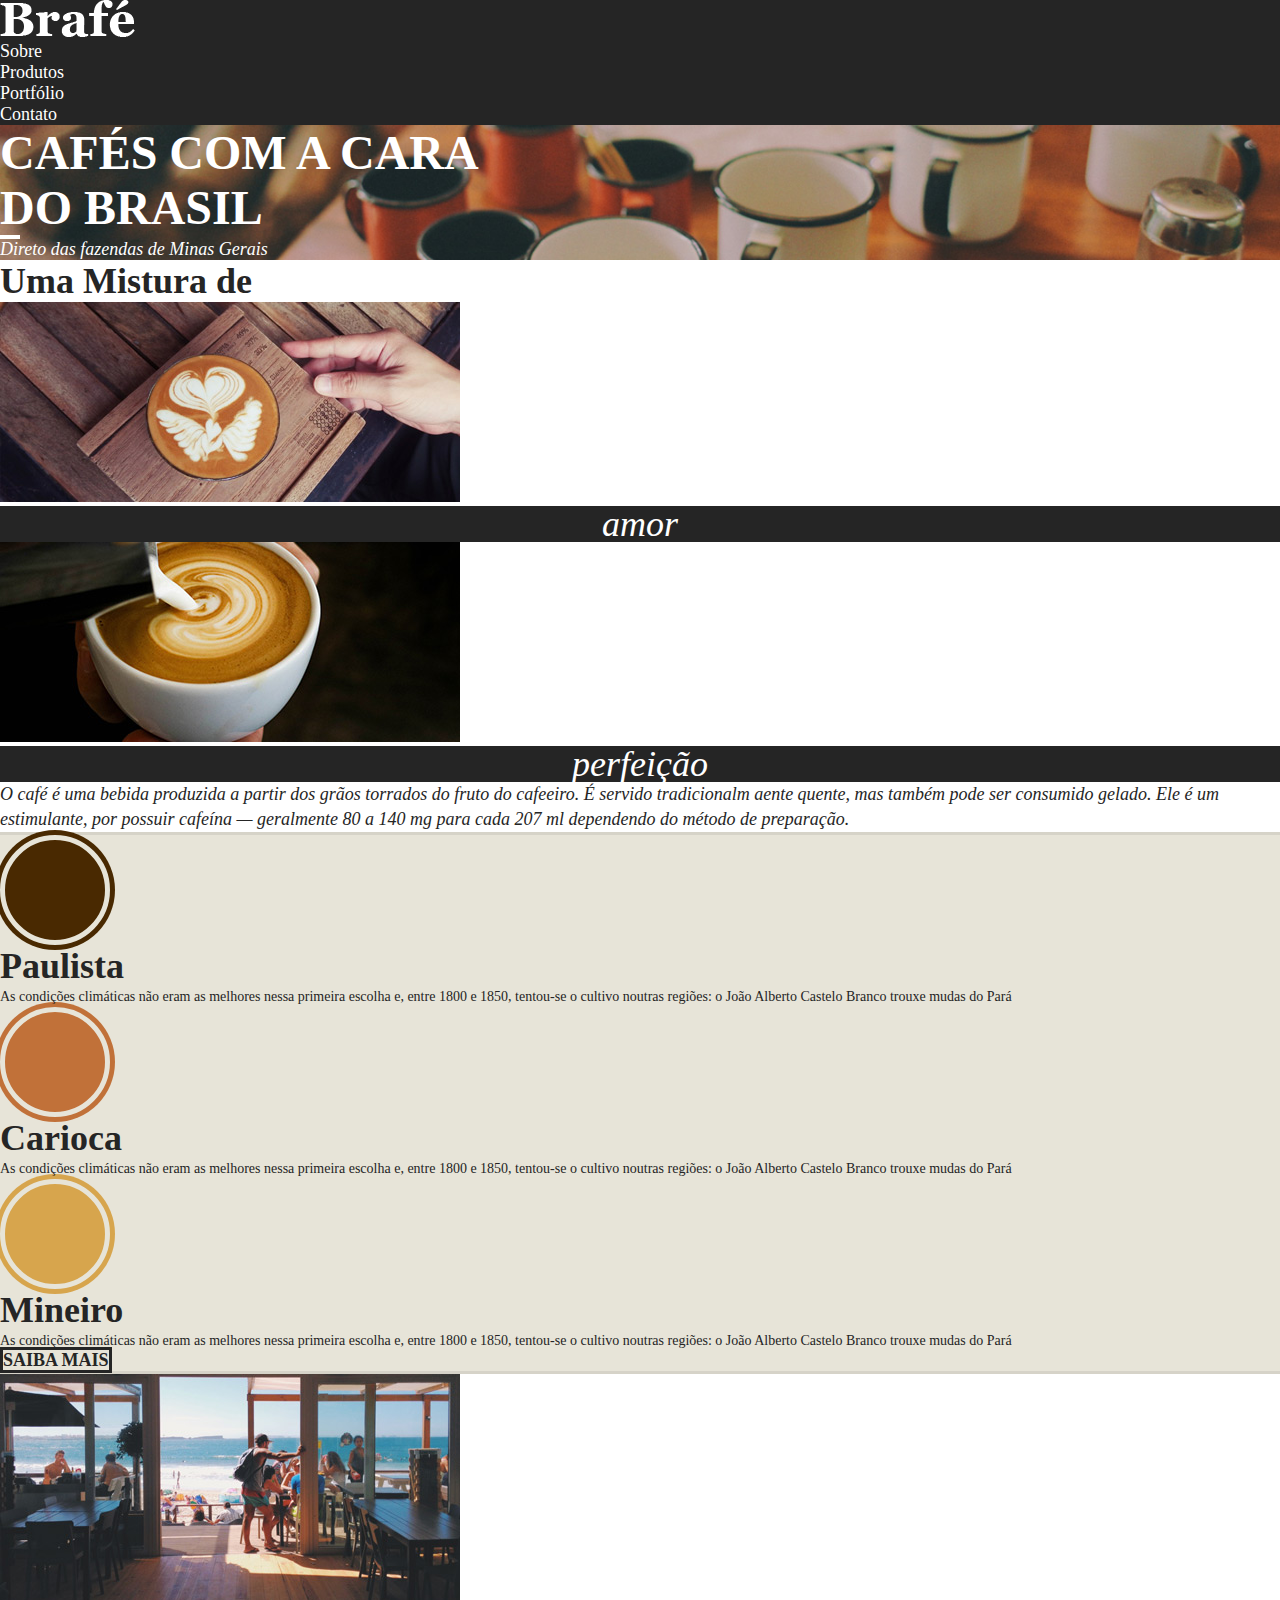
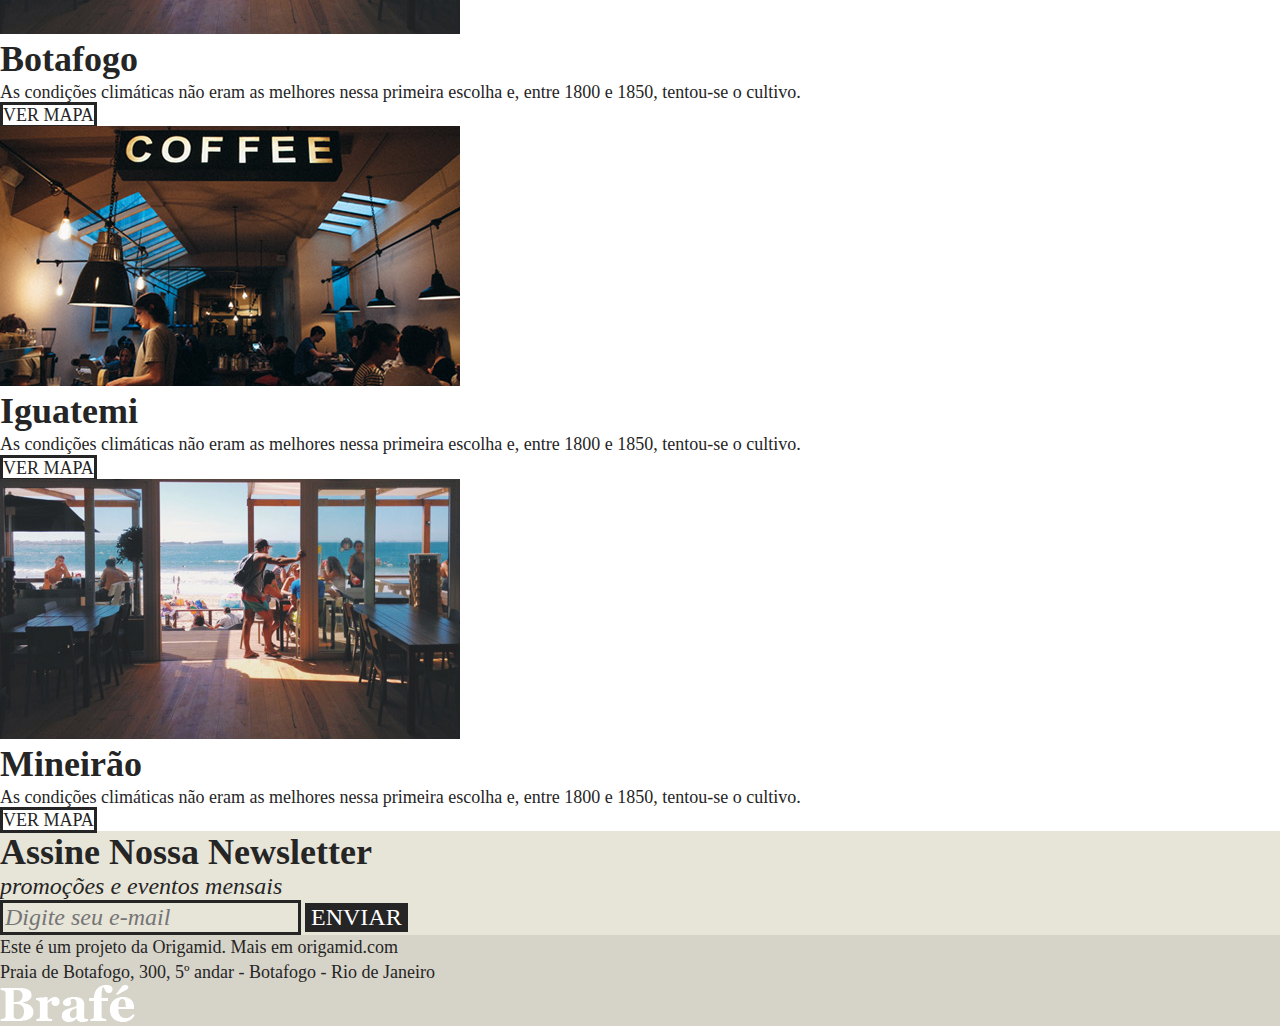
==== brafe-1-flexbox/index.html @ f14a991c "Creates basic structure" ====
<!DOCTYPE html>
<html>
<head>
	<title>Brafé 1</title>
	<meta charset="utf-8">
	<meta name="viewport" content="width=device-width, initial-scale=1, shrink-to-fit=no">
	<link rel="stylesheet" type="text/css" href="css/style.css">
</head>
<body>
	
	<header class="menu">
		<div>
			<a class="menu-logo" href="#"><img src="img/brafe.png" alt="Brafé"></a>	
			<nav class="menu-nav">
				<ul>
					<li><a href="#">Sobre</a></li>
					<li><a href="#">Produtos</a></li>
					<li><a href="#">Portfólio</a></li>
					<li><a href="#">Contato</a></li>
				</ul>
			</nav>
		</div>
	</header>
	
	<main class="intro">
		<h1>Cafés com a cara<br>do Brasil</h1>
		<p>Direto das fazendas de Minas Gerais</p>
	</main>
	
	<section class="sobre">
		<h2>Uma Mistura de</h2>
		<div>
			<div class="sobre-item">
				<img src="img/cafe-1.jpg">
				<h3>amor</h3>
			</div>
			<div class="sobre-item">
				<img src="img/cafe-2.jpg">
				<h3>perfeição</h3>
			</div>
		</div>
		<p>O café é uma bebida produzida a partir dos grãos torrados do fruto do cafeeiro. É servido tradicionalm
aente quente, mas também pode ser consumido gelado. Ele é um estimulante, por possuir cafeína — geralmente 80 a 140 mg para cada 207 ml dependendo do método de preparação.</p>
	</section>
	
	<section class="produtos">
		<div>
			<div class="produtos-item">
				<h2 class="produtos-paulista">Paulista</h2>
				<p>As condições climáticas não eram as melhores nessa primeira escolha e, entre 1800 e 1850, tentou-se o cultivo noutras regiões: o João Alberto Castelo Branco trouxe mudas do Pará</p>
			</div>
			<div class="produtos-item">
				<h2 class="produtos-carioca">Carioca</h2>
				<p>As condições climáticas não eram as melhores nessa primeira escolha e, entre 1800 e 1850, tentou-se o cultivo noutras regiões: o João Alberto Castelo Branco trouxe mudas do Pará</p>
			</div>
			<div class="produtos-item">
				<h2 class="produtos-mineiro">Mineiro</h2>
				<p>As condições climáticas não eram as melhores nessa primeira escolha e, entre 1800 e 1850, tentou-se o cultivo noutras regiões: o João Alberto Castelo Branco trouxe mudas do Pará</p>
			</div>
		</div>
		<a class="produtos-btn" href="#">Saiba Mais</a>
	</section>
	
	<section class="locais">
		<div class="locais-item">
			<img src="img/botafogo.jpg" alt="Brafé unidade Botafogo">
			<div>
				<h2>Botafogo</h2>
				<p>As condições climáticas não eram as melhores nessa primeira escolha e, entre 1800 e 1850, tentou-se o cultivo.</p>
				<a href="#">Ver Mapa</a>
			</div>
		</div>
		
		<div class="locais-item">
			<img src="img/iguatemi.jpg" alt="Brafé unidade Iguatemi">
			<div>
				<h2>Iguatemi</h2>
				<p>As condições climáticas não eram as melhores nessa primeira escolha e, entre 1800 e 1850, tentou-se o cultivo.</p>
				<a href="#">Ver Mapa</a>
			</div>
		</div>
		
		<div class="locais-item">
			<img src="img/botafogo.jpg" alt="Brafé unidade Mineirão">
			<div>
				<h2>Mineirão</h2>
				<p>As condições climáticas não eram as melhores nessa primeira escolha e, entre 1800 e 1850, tentou-se o cultivo.</p>
				<a href="#">Ver Mapa</a>
			</div>
		</div>
	
	</section>
	
	<section class="assine">
		<div>
			<div class="assine-info">
				<h2>Assine Nossa Newsletter</h2>
				<p>promoções e eventos mensais</p>
			</div>
			<form>
				<label>E-mail</label>
				<input type="text" placeholder="Digite seu e-mail">
				<button type="submit">Enviar</button>
			</form>
		</div>
	</section>
	
	<footer class="footer">
		<div>
			<p>Este é um projeto da Origamid. Mais em origamid.com<br>Praia de Botafogo, 300, 5º andar - Botafogo - Rio de Janeiro</p>
			<img src="img/brafe.png" alt="Brafé">
		</div>
	</footer>
	
</body>
</html>
---- brafe-1-flexbox/css/style.css ----
/* Reset */

body, h1, h2, h3, p, ul {
	padding: 0px;
	margin: 0px;
}

body {
	font-family: Georgia, serif;
	color: #252525;
}

* {
	box-sizing: border-box;
}

/* Menu */

.menu {
	background: #252525;
}

.menu-nav a {
	text-decoration: none;
	color: #fff;
	font-size: 1.125em;
}

/* Intro */

.intro {
	background: url('../img/bg-intro.jpg') no-repeat center center;
	background-size: cover;
	color: #fff;
}

.intro h1 {
	text-transform: uppercase;
	font-size: 3em;
}

.intro h1::after {
	content: '';
	display: block;
	width: 20px;
	height: 4px;
	background: #fff;
}

.intro p {
	font-style: italic;
	font-size: 1.125em;
}

/* Sobre */

.sobre h2 {
	font-size: 2.25em;
}

.sobre-item h3 {
	font-size: 2.25em;
	line-height: 1em;
	background: #252525;
	color: #fff;
	font-style: italic;
	font-weight: normal;
	text-align: center;
	position: relative;
}

.sobre > p {
	font-size: 1.125em;
	line-height: 1.4em;
	font-style: italic;
}

/* Produtos */

.produtos {
	background: #e7e4d8;
	border-top: 3px solid #d6d3c8;
	border-bottom: 3px solid #d6d3c8;
}

.produtos-item h2 {
	font-size: 2.25em;
}

.produtos-item h2::before {
	content: '';
	display: block;
	width: 100px;
	height: 100px;
	background: currentColor;
	border-radius: 50%;
	border: 5px solid #e7e4d8;
	box-shadow: 0 0 0 5px currentColor;
}

h2.produtos-paulista::before {
	color: #492901;
}

h2.produtos-carioca::before {
	color: #c17139;
}

h2.produtos-mineiro::before {
	color: #d7a54d;
}

.produtos-item p {
	font-size: 0.875em;
	line-height: 1.4em;
}

.produtos-btn {
	border: 3px solid #252525;
	color: #252525;
	text-decoration: none;
	text-align: center;
	font-size: 1.125em;
	font-weight: bold;
	text-transform: uppercase;
}

/* Locais */

.locais-item h2 {
	font-size: 2.25em;
}

.locais-item p {
	font-size: 1.125em;
	line-height: 1.4em;
}

.locais-item a {
	font-size: 1.125em;
	text-transform: uppercase;
	text-decoration: none;
	border: 3px solid;
	color: #252525;
}

/* Assine */

.assine {
	background: #e7e4d8;
}

.assine-info h2 {
	font-size: 2.25em;
}

.assine-info p {
	font-size: 1.5em;
	font-style: italic;
}

.assine form label {
	display: none;
}

.assine input {
	border: 3px solid #252525;
	background: none;
	font-size: 1.5em;
	font-style: italic;
	font-family: Georgia, serif;
}

.assine button {
	background: #252525;
	border: none;
	font-family: Georgia, serif;
	text-transform: uppercase;
	font-size: 1.5em;
	color: #fff;
	cursor: pointer;
}

/*Footer*/

.footer {
	background: #d6d3c8;
}

.footer p {
	font-size: 1.125em;
	line-height: 1.4em;
}
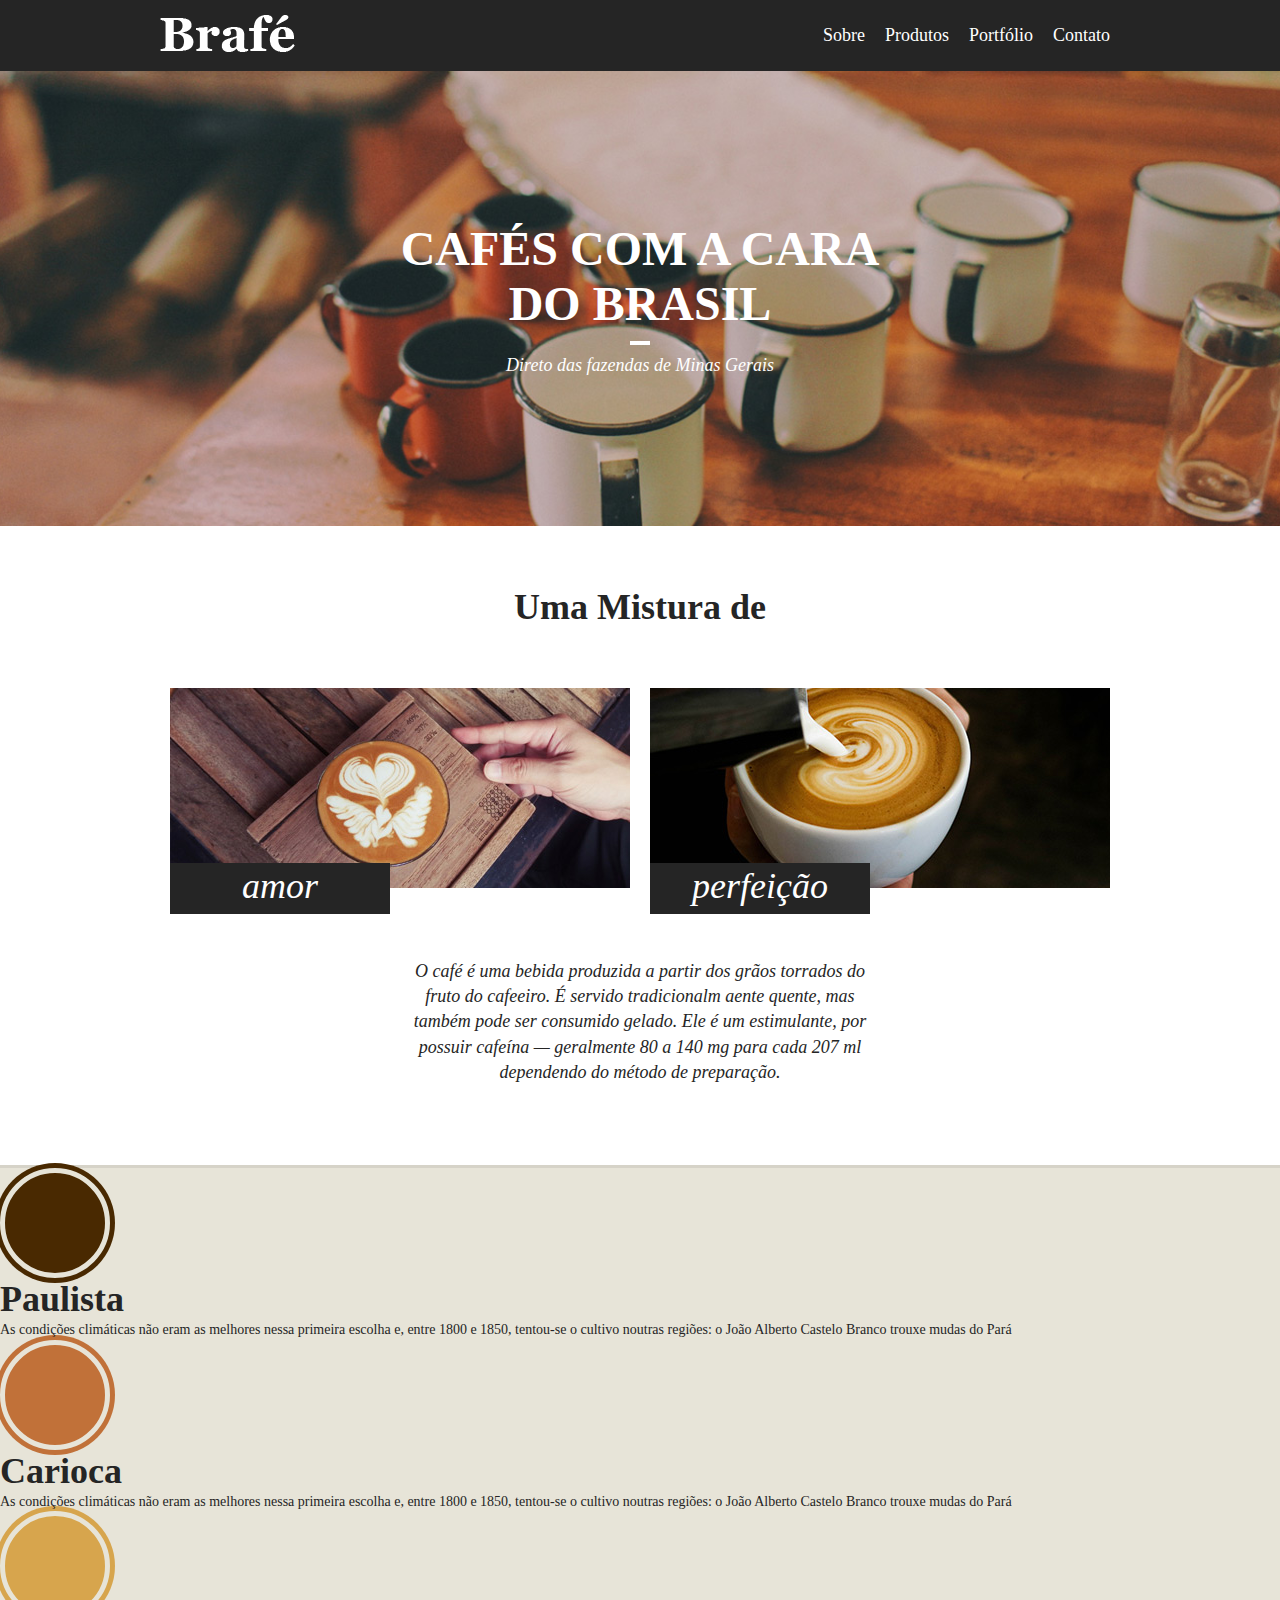
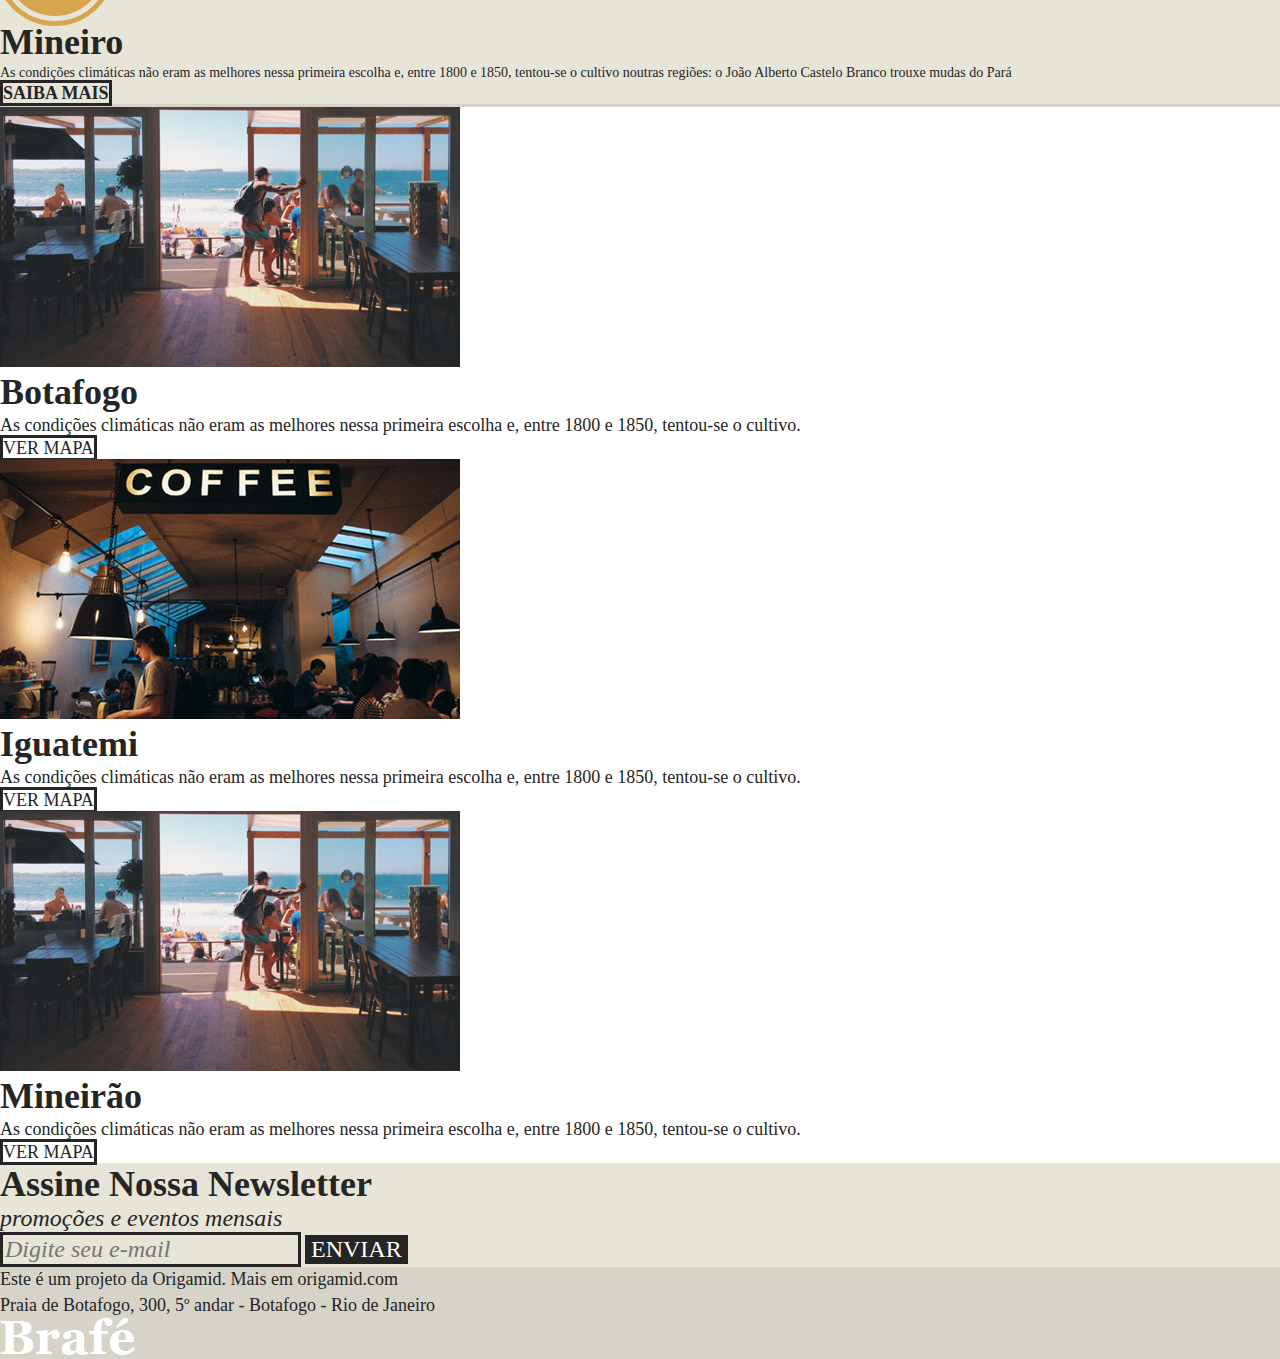
==== commit c6b7b4df: "Stylizes menu, intro and about section" ====
--- a/brafe-1-flexbox/index.html
+++ b/brafe-1-flexbox/index.html
@@ -9,7 +9,7 @@
 <body>
 	
 	<header class="menu">
-		<div>
+		<div class="container">
 			<a class="menu-logo" href="#"><img src="img/brafe.png" alt="Brafé"></a>	
 			<nav class="menu-nav">
 				<ul>
@@ -29,7 +29,7 @@
 	
 	<section class="sobre">
 		<h2>Uma Mistura de</h2>
-		<div>
+		<div class="container">
 			<div class="sobre-item">
 				<img src="img/cafe-1.jpg">
 				<h3>amor</h3>
--- a/brafe-1-flexbox/css/style.css
+++ b/brafe-1-flexbox/css/style.css
@@ -14,16 +14,38 @@
 	box-sizing: border-box;
 }
 
+.container {
+	display: flex;
+	max-width: 960px;
+	margin: 0 auto;
+}
+
 /* Menu */
 
 .menu {
 	background: #252525;
+	padding: 15px 0;
 }
 
 .menu-nav a {
 	text-decoration: none;
 	color: #fff;
 	font-size: 1.125em;
+}
+
+.menu-nav {
+	flex: 1;
+	align-self: center;
+}
+
+.menu-nav ul {
+	float: right;
+	display: flex;
+	list-style: none;
+}
+
+.menu-nav ul li a {
+	padding: 10px;
 }
 
 /* Intro */
@@ -32,6 +54,8 @@
 	background: url('../img/bg-intro.jpg') no-repeat center center;
 	background-size: cover;
 	color: #fff;
+	padding: 150px 0;
+	text-align: center;
 }
 
 .intro h1 {
@@ -45,6 +69,7 @@
 	width: 20px;
 	height: 4px;
 	background: #fff;
+	margin: 10px auto;
 }
 
 .intro p {
@@ -54,8 +79,24 @@
 
 /* Sobre */
 
+.sobre {
+	padding: 60px 0;
+}
+
 .sobre h2 {
 	font-size: 2.25em;
+	text-align: center;
+	margin-bottom: 60px;
+}
+
+.sobre-item {
+	flex: 1;
+	margin: 0 10px;
+}
+
+.sobre-item img {
+	display: block;
+	max-width: 100%;
 }
 
 .sobre-item h3 {
@@ -67,12 +108,18 @@
 	font-weight: normal;
 	text-align: center;
 	position: relative;
+	width: 220px;
+	padding: 5px 0 10px 0;
+	top: -25px;
 }
 
 .sobre > p {
 	font-size: 1.125em;
 	line-height: 1.4em;
 	font-style: italic;
+	margin: 20px auto;
+	max-width: 460px;
+	text-align: center;
 }
 
 /* Produtos */
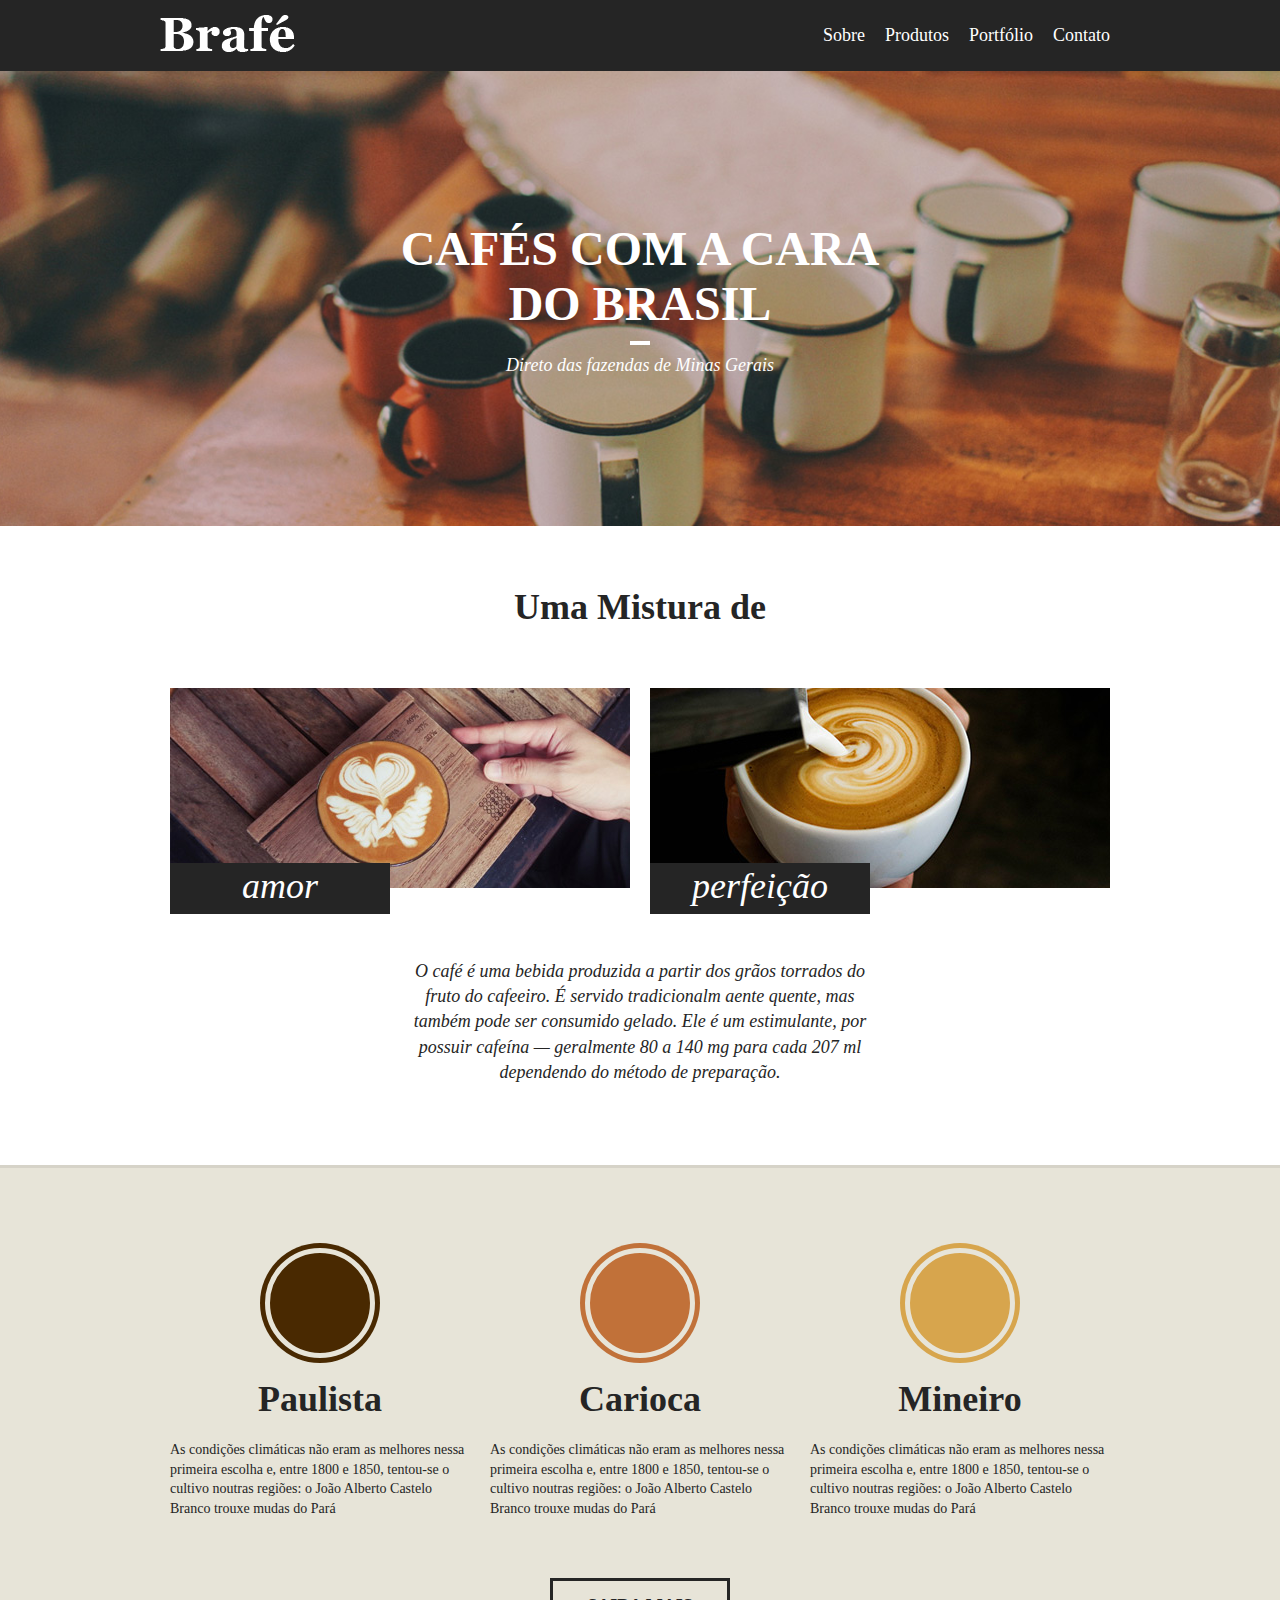
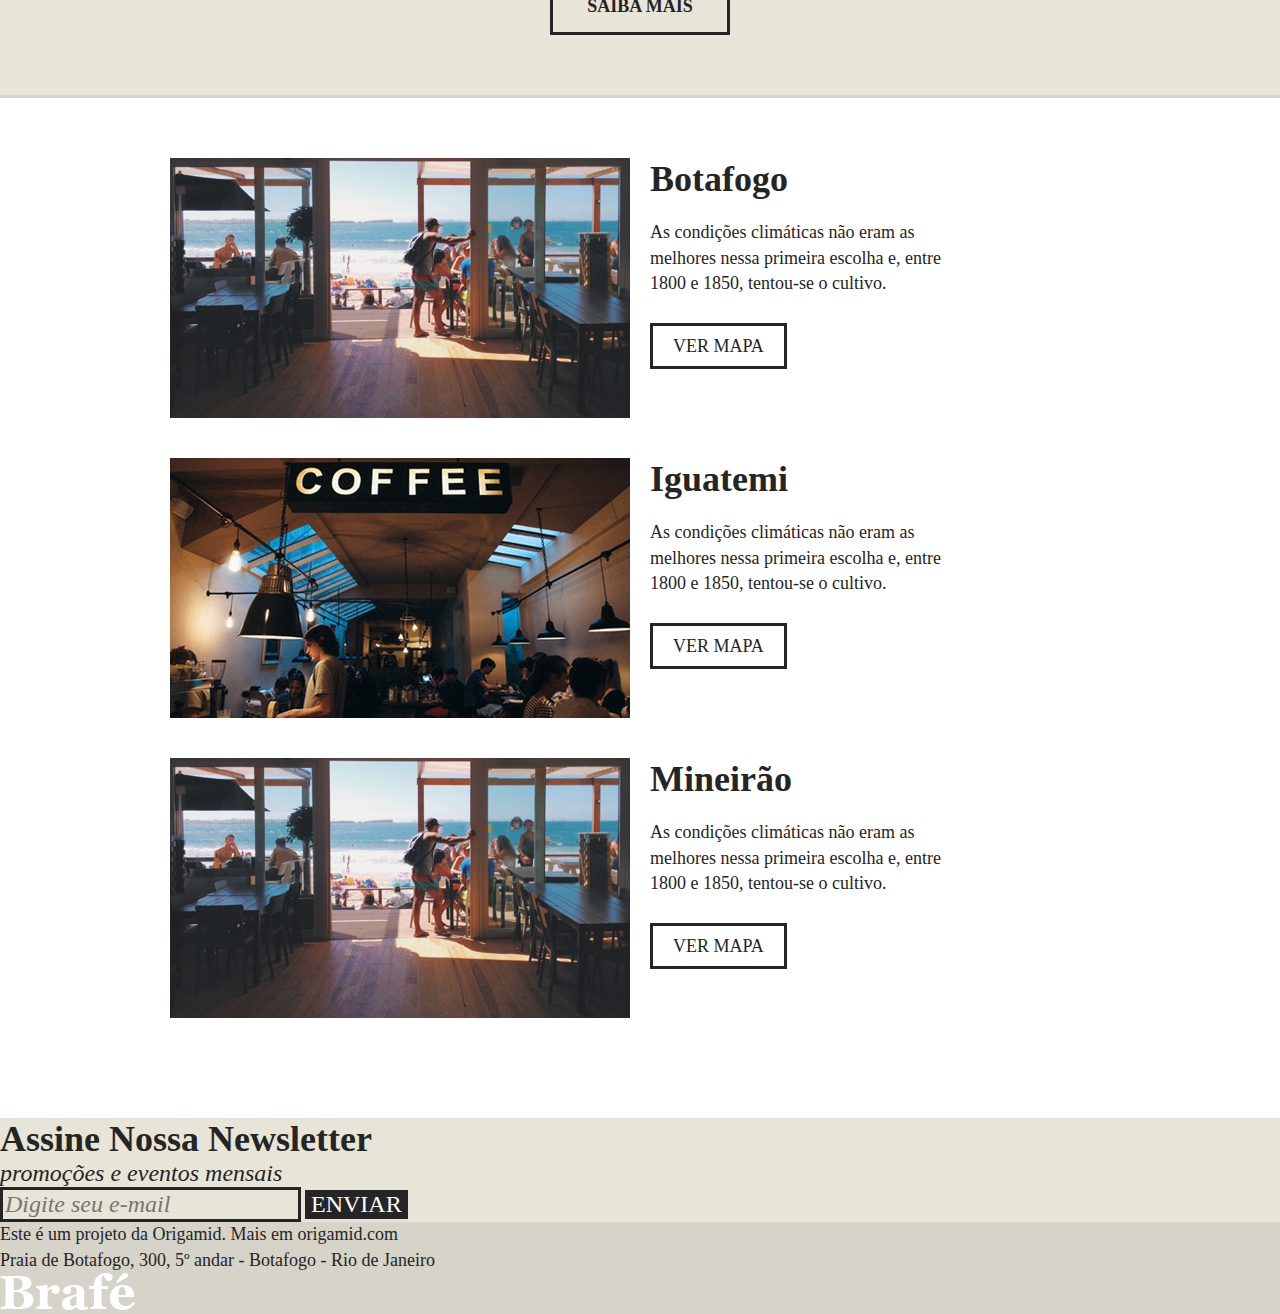
==== commit 55f5731f: "Stylize product and location sections" ====
--- a/brafe-1-flexbox/index.html
+++ b/brafe-1-flexbox/index.html
@@ -44,7 +44,7 @@
 	</section>
 	
 	<section class="produtos">
-		<div>
+		<div class="container">
 			<div class="produtos-item">
 				<h2 class="produtos-paulista">Paulista</h2>
 				<p>As condições climáticas não eram as melhores nessa primeira escolha e, entre 1800 e 1850, tentou-se o cultivo noutras regiões: o João Alberto Castelo Branco trouxe mudas do Pará</p>
@@ -62,27 +62,33 @@
 	</section>
 	
 	<section class="locais">
-		<div class="locais-item">
-			<img src="img/botafogo.jpg" alt="Brafé unidade Botafogo">
-			<div>
+		<div class="locais-item container">
+			<div class="locais-img">
+				<img src="img/botafogo.jpg" alt="Brafé unidade Botafogo">
+			</div>
+			<div class="locais-info">
 				<h2>Botafogo</h2>
 				<p>As condições climáticas não eram as melhores nessa primeira escolha e, entre 1800 e 1850, tentou-se o cultivo.</p>
 				<a href="#">Ver Mapa</a>
 			</div>
 		</div>
 		
-		<div class="locais-item">
-			<img src="img/iguatemi.jpg" alt="Brafé unidade Iguatemi">
-			<div>
+		<div class="locais-item container">
+			<div class="locais-img">
+				<img src="img/iguatemi.jpg" alt="Brafé unidade Iguatemi">
+			</div>
+			<div class="locais-info">
 				<h2>Iguatemi</h2>
 				<p>As condições climáticas não eram as melhores nessa primeira escolha e, entre 1800 e 1850, tentou-se o cultivo.</p>
 				<a href="#">Ver Mapa</a>
 			</div>
 		</div>
 		
-		<div class="locais-item">
-			<img src="img/botafogo.jpg" alt="Brafé unidade Mineirão">
-			<div>
+		<div class="locais-item container">
+			<div class="locais-img">
+				<img src="img/botafogo.jpg" alt="Brafé unidade Mineirão">
+			</div>
+			<div class="locais-info">
 				<h2>Mineirão</h2>
 				<p>As condições climáticas não eram as melhores nessa primeira escolha e, entre 1800 e 1850, tentou-se o cultivo.</p>
 				<a href="#">Ver Mapa</a>
--- a/brafe-1-flexbox/css/style.css
+++ b/brafe-1-flexbox/css/style.css
@@ -128,10 +128,18 @@
 	background: #e7e4d8;
 	border-top: 3px solid #d6d3c8;
 	border-bottom: 3px solid #d6d3c8;
+	padding: 60px 0;
+}
+
+.produtos-item {
+	flex: 1;
+	margin: 0 10px 40px 10px;
 }
 
 .produtos-item h2 {
 	font-size: 2.25em;
+	text-align: center;
+	margin-bottom: 20px;
 }
 
 .produtos-item h2::before {
@@ -143,6 +151,7 @@
 	border-radius: 50%;
 	border: 5px solid #e7e4d8;
 	box-shadow: 0 0 0 5px currentColor;
+	margin: 20px auto;
 }
 
 h2.produtos-paulista::before {
@@ -170,17 +179,42 @@
 	font-size: 1.125em;
 	font-weight: bold;
 	text-transform: uppercase;
+	display: block;
+	width: 180px;
+	padding: 15px 0;
+	margin: 20px auto 0 auto;
 }
 
 /* Locais */
 
+.locais {
+	padding: 60px 0;
+}
+
+.locais-item {
+	margin-bottom: 40px;
+}
+
+.locais-img, .locais-info {
+	flex: 1;
+	margin: 0 10px;
+}
+
+.locais-img img {
+	display: block;
+	max-width: 100%;
+}
+
 .locais-item h2 {
 	font-size: 2.25em;
+	margin-bottom: 20px;
 }
 
 .locais-item p {
 	font-size: 1.125em;
 	line-height: 1.4em;
+	max-width: 320px;
+	margin-bottom: 40px;
 }
 
 .locais-item a {
@@ -189,6 +223,7 @@
 	text-decoration: none;
 	border: 3px solid;
 	color: #252525;
+	padding: 10px 20px;
 }
 
 /* Assine */
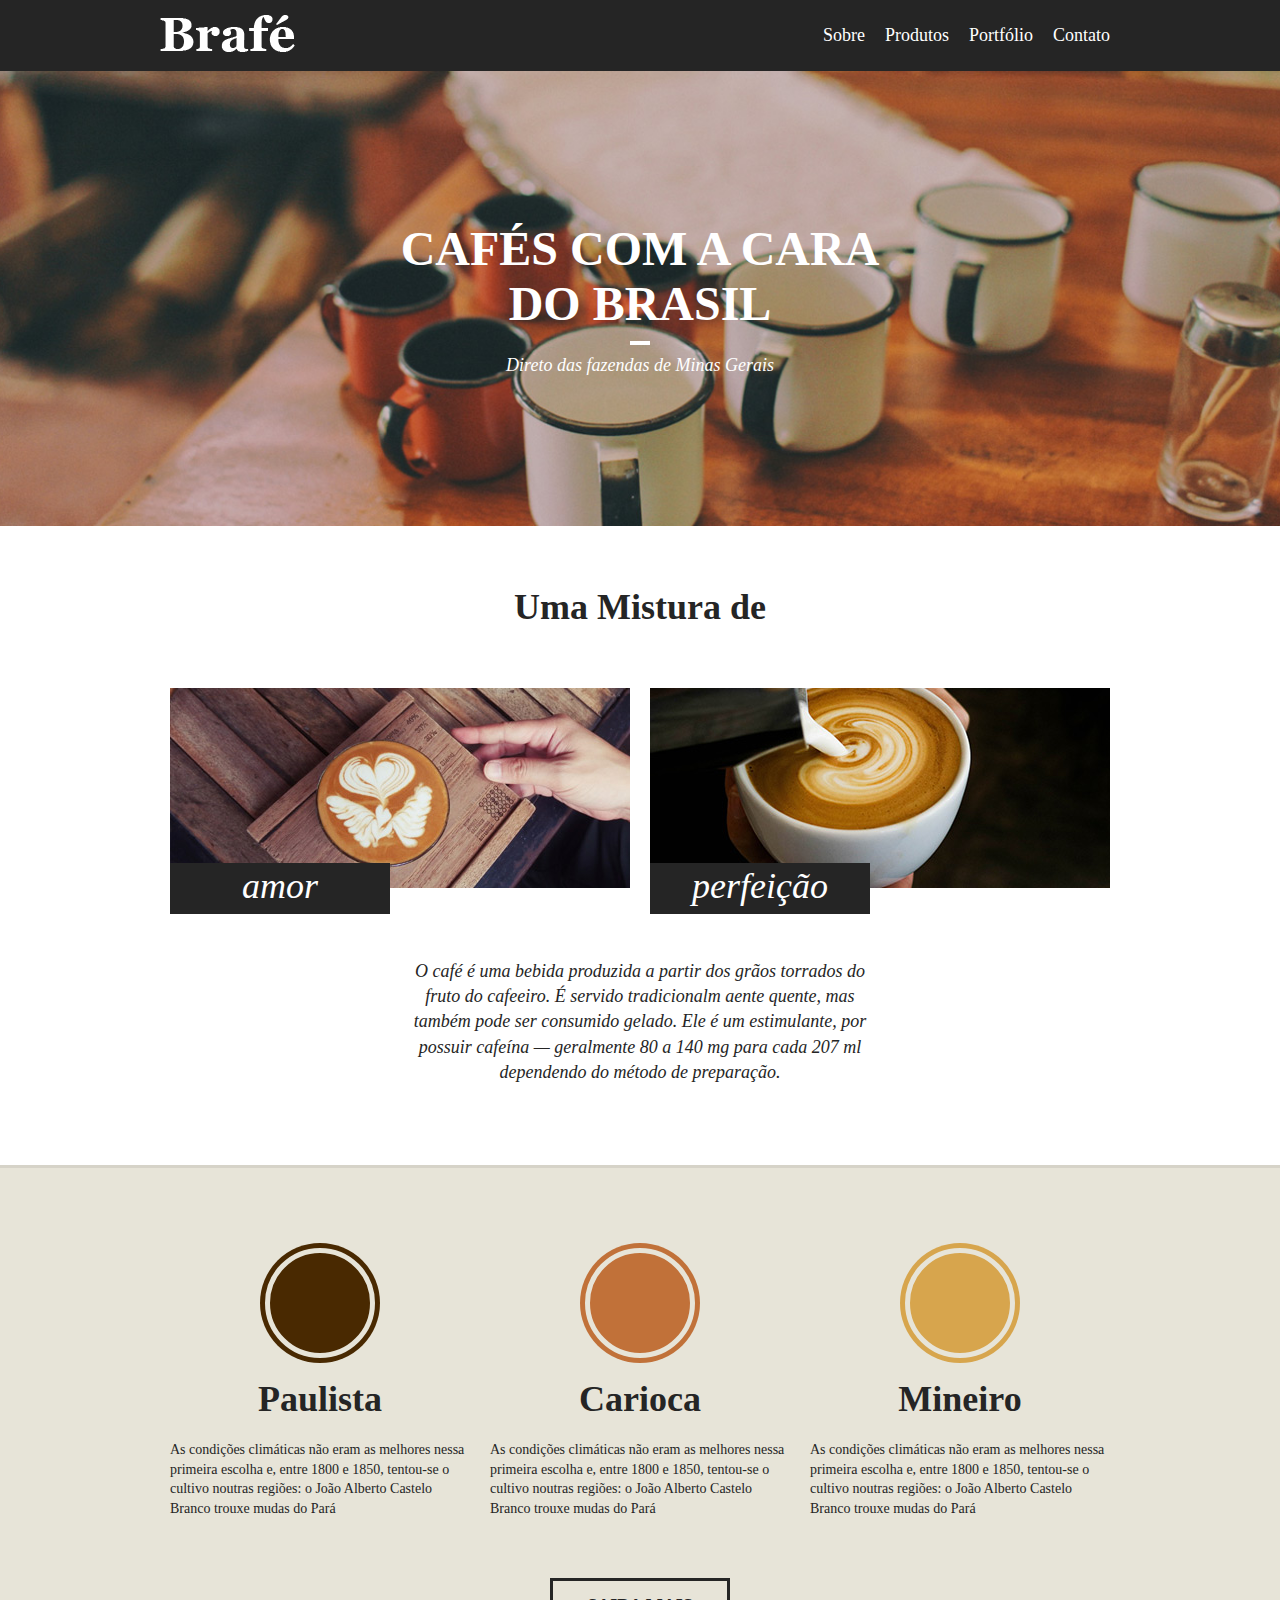
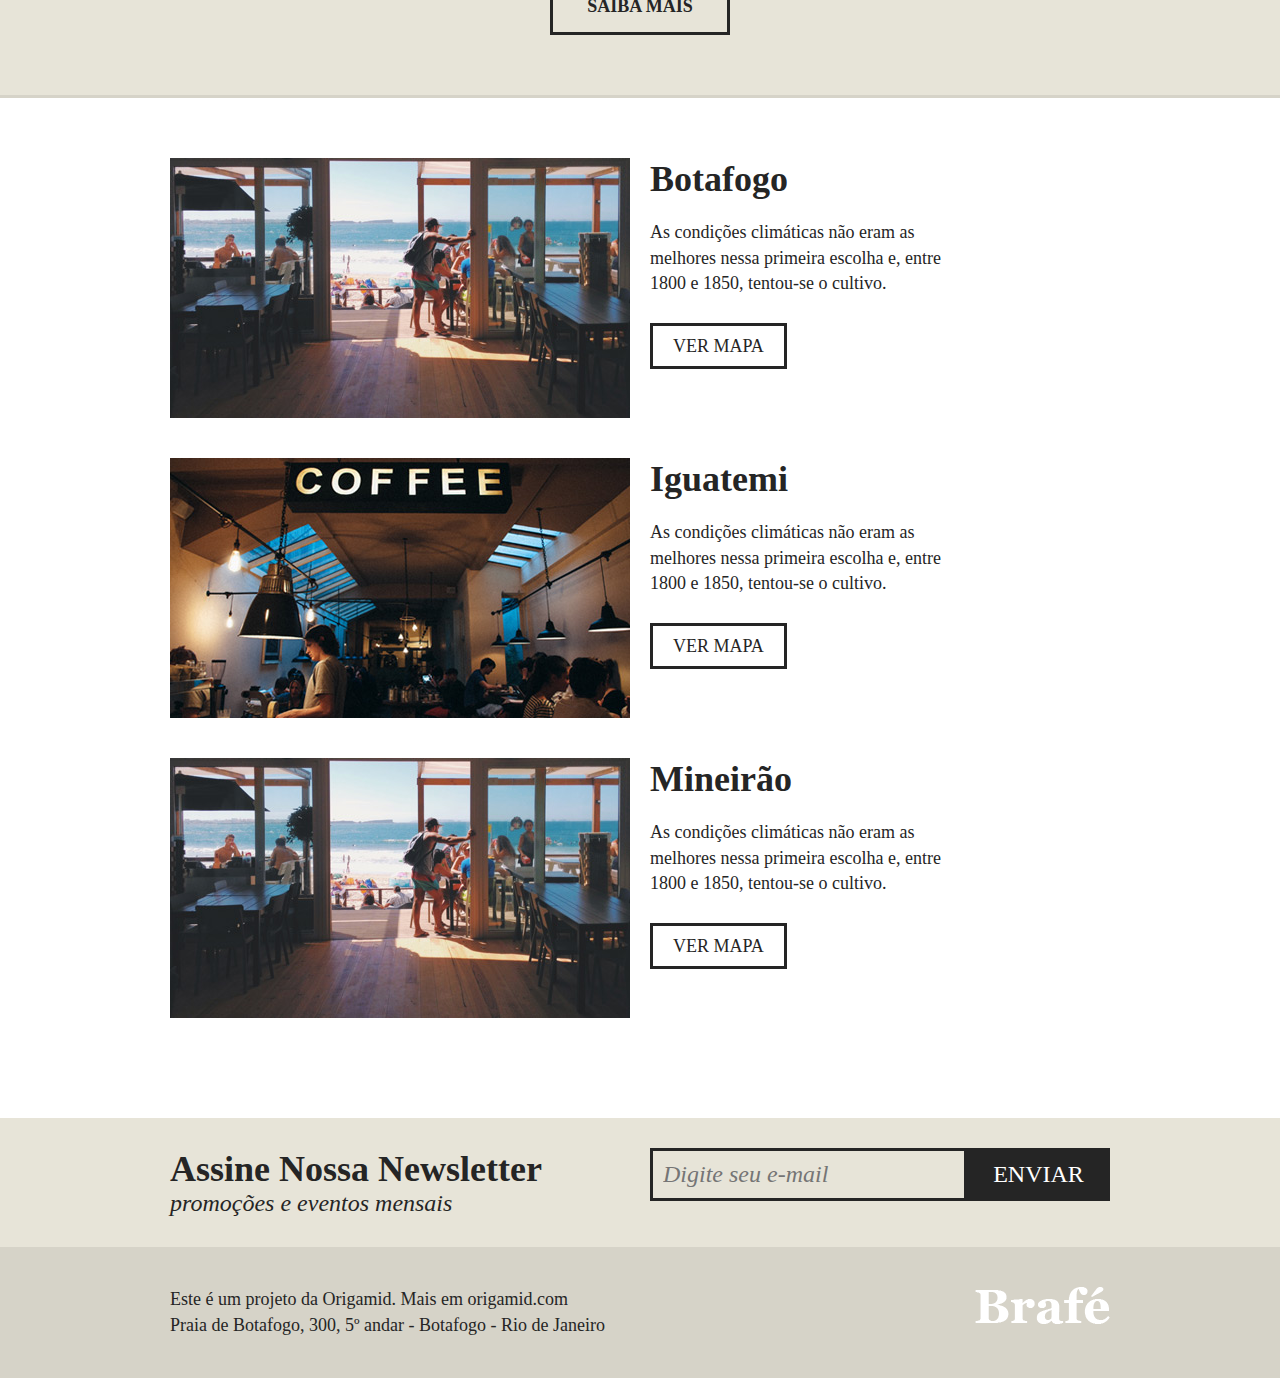
==== commit 87b5e730: "Stylize sign and footer sections" ====
--- a/brafe-1-flexbox/index.html
+++ b/brafe-1-flexbox/index.html
@@ -98,7 +98,7 @@
 	</section>
 	
 	<section class="assine">
-		<div>
+		<div class="container">
 			<div class="assine-info">
 				<h2>Assine Nossa Newsletter</h2>
 				<p>promoções e eventos mensais</p>
@@ -112,9 +112,11 @@
 	</section>
 	
 	<footer class="footer">
-		<div>
+		<div class="container">
 			<p>Este é um projeto da Origamid. Mais em origamid.com<br>Praia de Botafogo, 300, 5º andar - Botafogo - Rio de Janeiro</p>
-			<img src="img/brafe.png" alt="Brafé">
+			<div class="footer-img">
+				<img src="img/brafe.png" alt="Brafé">
+			</div>
 		</div>
 	</footer>
 	
--- a/brafe-1-flexbox/css/style.css
+++ b/brafe-1-flexbox/css/style.css
@@ -230,6 +230,12 @@
 
 .assine {
 	background: #e7e4d8;
+	padding: 30px 0;
+}
+
+.assine-info {
+	flex: 1;
+	margin: 0 10px;
 }
 
 .assine-info h2 {
@@ -241,11 +247,22 @@
 	font-style: italic;
 }
 
+.assine form {
+	flex: 1;
+	margin: 0 10px;
+	display: flex;
+	flex-wrap: wrap;
+	align-content: flex-start;
+}
+
 .assine form label {
 	display: none;
 }
 
 .assine input {
+	flex: 1;
+	align-self: flex-start;
+	padding: 10px;
 	border: 3px solid #252525;
 	background: none;
 	font-size: 1.5em;
@@ -254,6 +271,9 @@
 }
 
 .assine button {
+	flex: 1;
+	padding: 13px;
+	align-self: flex-start;
 	background: #252525;
 	border: none;
 	font-family: Georgia, serif;
@@ -267,9 +287,16 @@
 
 .footer {
 	background: #d6d3c8;
+	padding: 40px 0;
 }
 
 .footer p {
 	font-size: 1.125em;
 	line-height: 1.4em;
+	margin: 0 10px;
+	flex: 1;
+}
+
+.footer-img {
+	margin: 0 10px;
 }